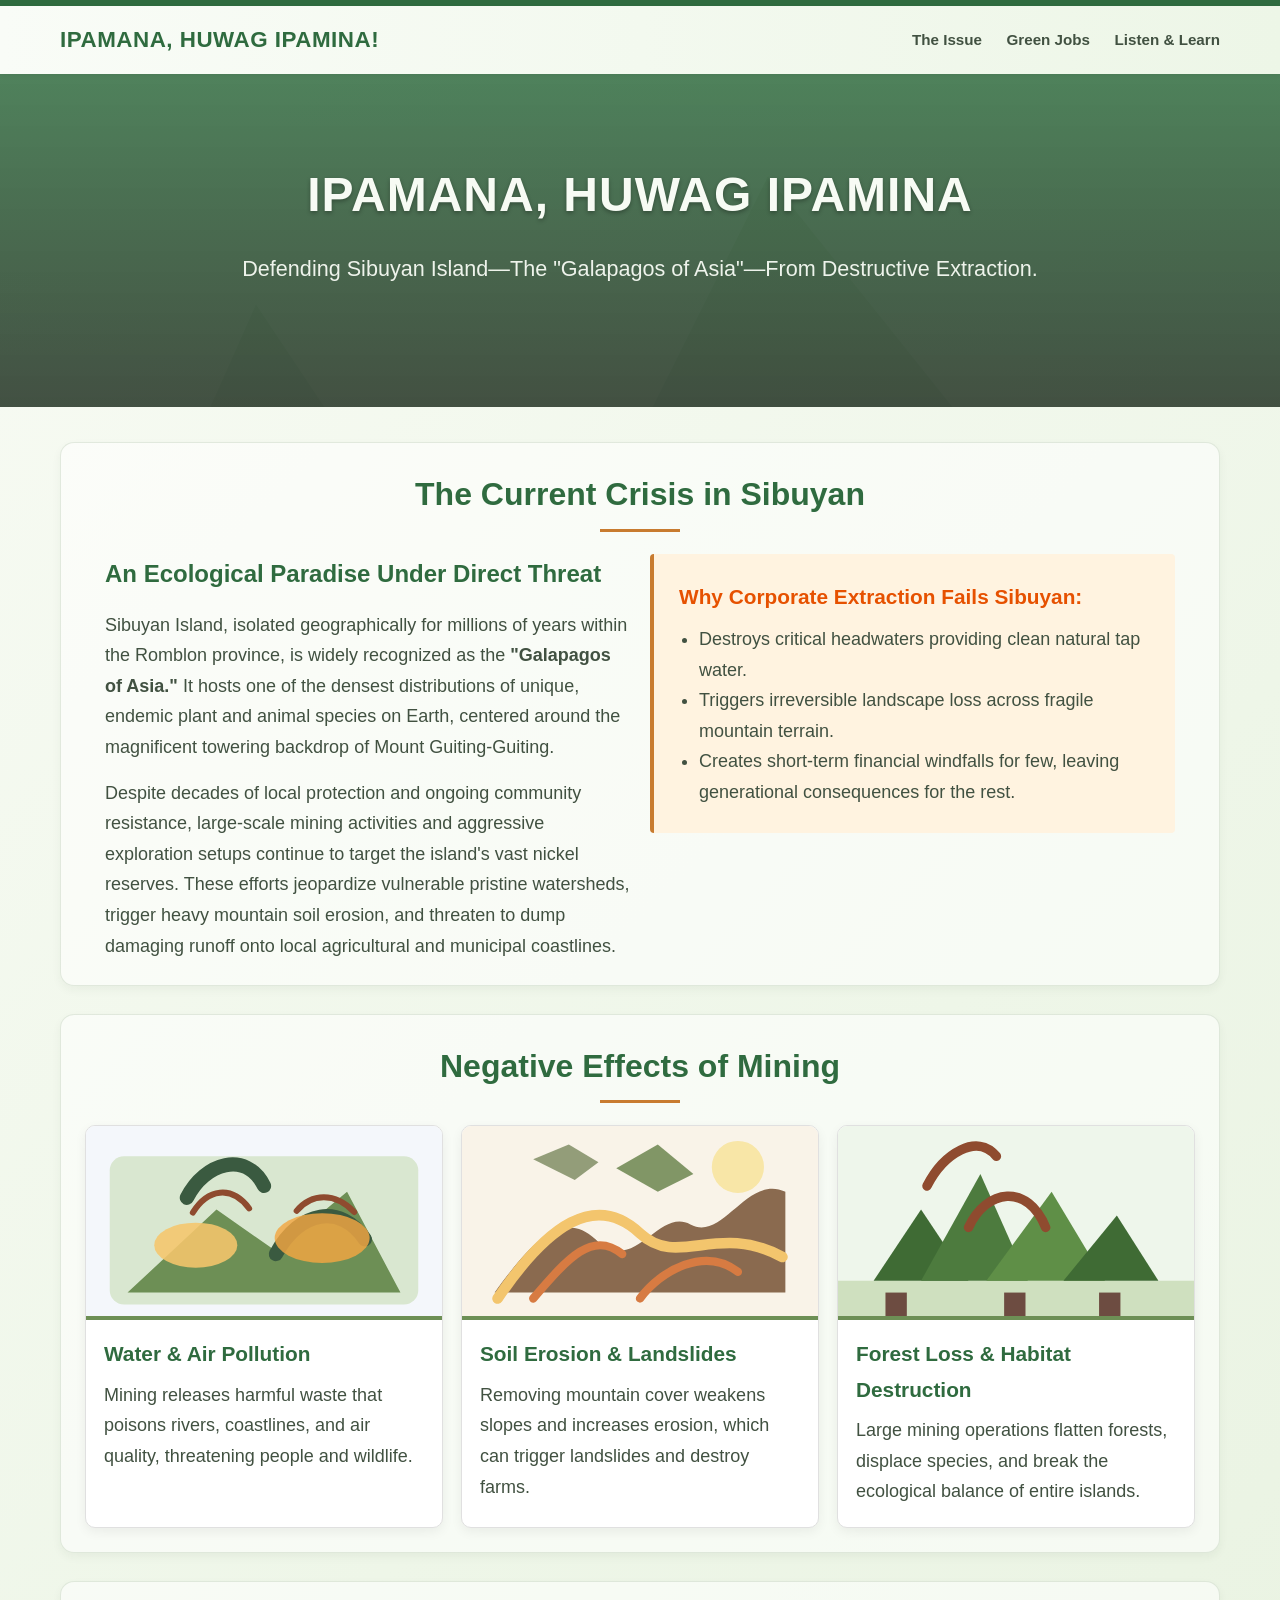
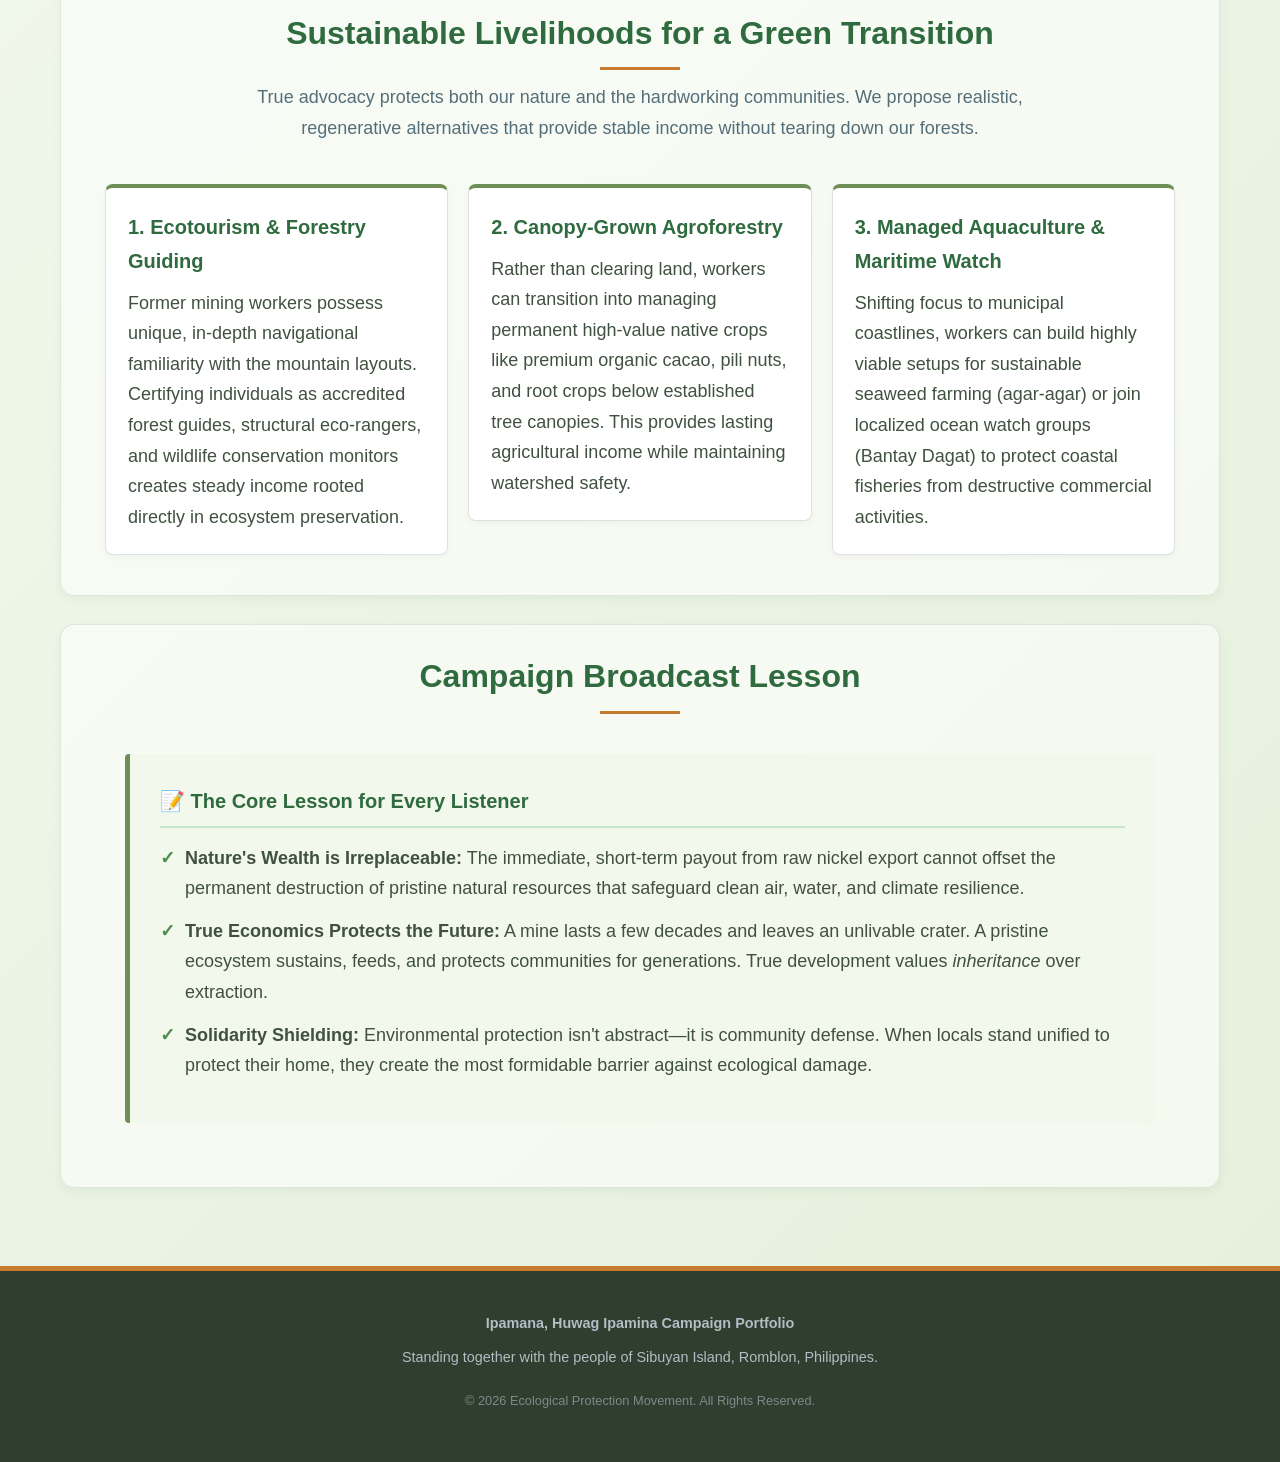
==== index.html @ 958f544c "Initial commit" ====
<!DOCTYPE html>
<html lang="en">
<head>
    <meta charset="UTF-8">
    <meta name="viewport" content="width=device-width, initial-scale=1.0">
    <title>Ipamana, Huwag Ipamina! | Defend Sibuyan Island</title>
    <link rel="stylesheet" href="style.css">
</head>
<body>

    <div class="top-accent-bar"></div>

    <!-- Navigation Header -->
    <nav class="nav-container">
        <div class="nav-content">
            <div class="nav-logo">IPAMANA, HUWAG IPAMINA!</div>
            <div class="nav-links">
                <a href="#issue">The Issue</a>
                <a href="#alternatives">Green Jobs</a>
                <a href="#broadcast">Listen & Learn</a>
            </div>
        </div>
    </nav>

    <header class="header-section">
        <h1>IPAMANA, HUWAG IPAMINA</h1>
        <p>Defending Sibuyan Island—The "Galapagos of Asia"—From Destructive Extraction.</p>
    </header>

    <main class="content-wrapper">
        
        <!-- Section: The Current Crisis -->
        <section id="issue" class="content-section">
            <h2 class="section-title">The Current Crisis in Sibuyan</h2>
            <div class="table-layout">
                <div class="table-cell-50">
                    <p style="font-size: 1.5rem; margin-bottom: 15px; font-weight: 700; color: var(--primary-green);">
                        An Ecological Paradise Under Direct Threat
                    </p>
                    <p style="margin-bottom: 15px; font-size: 18px;">
                        Sibuyan Island, isolated geographically for millions of years within the Romblon province, is widely recognized as the <strong>"Galapagos of Asia."</strong> It hosts one of the densest distributions of unique, endemic plant and animal species on Earth, centered around the magnificent towering backdrop of Mount Guiting-Guiting.
                    </p>
                    <p style="font-size: 18px;">
                        Despite decades of local protection and ongoing community resistance, large-scale mining activities and aggressive exploration setups continue to target the island's vast nickel reserves. These efforts jeopardize vulnerable pristine watersheds, trigger heavy mountain soil erosion, and threaten to dump damaging runoff onto local agricultural and municipal coastlines.
                    </p>
                </div>
                <div class="table-cell-50">
                    <div style="background-color: #fff3e0; border-left: 4px solid var(--warning-amber); padding: 25px; border-radius: 4px;">
                        <h4 style="color: #e65100; margin-bottom: 10px; font-size: 1.3rem;">Why Corporate Extraction Fails Sibuyan:</h4>
                        <ul style="padding-left: 20px; line-height: 1.7;">
                            <li>Destroys critical headwaters providing clean natural tap water.</li>
                            <li>Triggers irreversible landscape loss across fragile mountain terrain.</li>
                            <li>Creates short-term financial windfalls for few, leaving generational consequences for the rest.</li>
                        </ul>
                    </div>
                </div>
            </div>
        </section>

        <!-- Section: Negative Effects of Mining -->
        <section id="impacts" class="content-section">
            <h2 class="section-title">Negative Effects of Mining</h2>
            <div class="impact-grid">
                <article class="impact-card">
                    <img src="images/mining-pollution.svg" alt="Mining pollution affecting water and air">
                    <div class="impact-body">
                        <h3 style="font-size: 1.3rem;">Water & Air Pollution</h3>
                        <p>Mining releases harmful waste that poisons rivers, coastlines, and air quality, threatening people and wildlife.</p>
                    </div>
                </article>
                <article class="impact-card">
                    <img src="images/mining-erosion.svg" alt="Soil erosion caused by mining">
                    <div class="impact-body">
                        <h3 style="font-size: 1.3rem;">Soil Erosion & Landslides</h3>
                        <p>Removing mountain cover weakens slopes and increases erosion, which can trigger landslides and destroy farms.</p>
                    </div>
                </article>
                <article class="impact-card">
                    <img src="images/mining-forest.svg" alt="Forest damage from mining expansion">
                    <div class="impact-body">
                        <h3 style="font-size: 1.3rem;">Forest Loss & Habitat Destruction</h3>
                        <p>Large mining operations flatten forests, displace species, and break the ecological balance of entire islands.</p>
                    </div>
                </article>
            </div>
        </section>

        <!-- Section: Green Work Alternatives -->
        <section id="alternatives" class="content-section">
            <h2 class="section-title">Sustainable Livelihoods for a Green Transition</h2>
            <p style="text-align: center; max-width: 800px; margin: -10px auto 40px auto; color: #546e7a; font-size: 18px;">
                True advocacy protects both our nature and the hardworking communities. We propose realistic, regenerative alternatives that provide stable income without tearing down our forests.
            </p>
            
            <div class="table-layout">
                <!-- Alternative 1 -->
                <div class="table-cell-33">
                    <div class="info-card">
                        <h3 style="font-size: 1.25rem;">1. Ecotourism & Forestry Guiding</h3>
                        <p>Former mining workers possess unique, in-depth navigational familiarity with the mountain layouts. Certifying individuals as accredited forest guides, structural eco-rangers, and wildlife conservation monitors creates steady income rooted directly in ecosystem preservation.</p>
                    </div>
                </div>
                <!-- Alternative 2 -->
                <div class="table-cell-33">
                    <div class="info-card">
                        <h3 style="font-size: 1.25rem;">2. Canopy-Grown Agroforestry</h3>
                        <p>Rather than clearing land, workers can transition into managing permanent high-value native crops like premium organic cacao, pili nuts, and root crops below established tree canopies. This provides lasting agricultural income while maintaining watershed safety.</p>
                    </div>
                </div>
                <!-- Alternative 3 -->
                <div class="table-cell-33">
                    <div class="info-card">
                        <h3 style="font-size: 1.25rem;">3. Managed Aquaculture & Maritime Watch</h3>
                        <p>Shifting focus to municipal coastlines, workers can build highly viable setups for sustainable seaweed farming (agar-agar) or join localized ocean watch groups (Bantay Dagat) to protect coastal fisheries from destructive commercial activities.</p>
                    </div>
                </div>
            </div>
        </section>

        <!-- Section: Interactive Broadcast & Core Lesson -->
        <section id="broadcast" class="content-section">
            <h2 class="section-title">Campaign Broadcast Lesson</h2>
            
            <div class="audio-container">
                <h3 style="color: var(--primary-green); font-size: 1.25rem;  border-bottom: 2px solid #c8e6c9; padding-bottom: 8px;">
                    📝 The Core Lesson for Every Listener
                </h3>
                <ul class="lesson-list">
                    <li><strong>Nature's Wealth is Irreplaceable:</strong> The immediate, short-term payout from raw nickel export cannot offset the permanent destruction of pristine natural resources that safeguard clean air, water, and climate resilience.</li>
                    <li><strong>True Economics Protects the Future:</strong> A mine lasts a few decades and leaves an unlivable crater. A pristine ecosystem sustains, feeds, and protects communities for generations. True development values <em>inheritance</em> over extraction.</li>
                    <li><strong>Solidarity Shielding:</strong> Environmental protection isn't abstract—it is community defense. When locals stand unified to protect their home, they create the most formidable barrier against ecological damage.</li>
                </ul>
            </div>
        </section>

    </main>

    <footer>
        <p><strong>Ipamana, Huwag Ipamina Campaign Portfolio</strong></p>
        <p>Standing together with the people of Sibuyan Island, Romblon, Philippines.</p>
        <p style="font-size: 0.8rem; opacity: 0.6; margin-top: 20px;">&copy; 2026 Ecological Protection Movement. All Rights Reserved.</p>
    </footer>
</body>
</html>
---- style.css ----
:root {
            --primary-green: #2f6b3f;
            --accent-green: #4e8c4c;
            --light-green: #eaf4e5;
            --dark-slate: #2f3e2f;
            --text-dark: #415141;
            --text-light: #f7fbf4;
            --pure-white: #ffffff;
            --warning-amber: #c87b2f;
            --forest-moss: #6d8f55;
            --earth-brown: #7a5a3d;
        }

        * {
            box-sizing: border-box;
            margin: 0;
            padding: 0;
            font-family: 'Segoe UI', Tahoma, Geneva, Verdana, sans-serif;
            scroll-behavior: smooth;
        }

        body {
            background: linear-gradient(135deg, #f8fbf4 0%, #eef6e8 45%, #e5f0dc 100%);
            color: var(--text-dark);
            line-height: 1.7;
            font-size: 16px;
        }

        /* Top Banner Accent */
        .top-accent-bar {
            background-color: var(--primary-green);
            height: 6px;
            width: 100%;
        }

        /* Navigation Style */
        .nav-container {
            display: block;
            background: linear-gradient(90deg, #f9fcf7 0%, #edf6e7 100%);
            box-shadow: 0 2px 5px rgba(0,0,0,0.05);
            position: sticky;
            top: 0;
            z-index: 1000;
        }

        .nav-content {
            display: table;
            width: 100%;
            max-width: 1200px;
            margin: 0 auto;
            padding: 15px 20px;
        }

        .nav-logo {
            display: table-cell;
            vertical-align: middle;
            font-size: 1.4rem;
            font-weight: 800;
            color: var(--primary-green);
            letter-spacing: 0.5px;
        }

        .nav-links {
            display: table-cell;
            vertical-align: middle;
            text-align: right;
        }

        .nav-links a {
            color: var(--text-dark);
            text-decoration: none;
            margin-left: 20px;
            font-weight: 600;
            font-size: 0.95rem;
            transition: color 0.3s;
        }

        .nav-links a:hover {
            color: var(--accent-green);
        }

        .nav-links a.cta-nav {
            background-color: var(--accent-green);
            color: var(--pure-white);
            padding: 8px 16px;
            border-radius: 4px;
        }

        .nav-links a.cta-nav:hover {
            background-color: var(--primary-green);
        }

        /* Hero Section Styling using absolute elements as layout blocks */
        .header-section {
            background: linear-gradient(rgba(47, 107, 63, 0.84), rgba(47, 62, 47, 0.9)), 
                        url('data:image/svg+xml;utf8,<svg xmlns="http://www.w3.org/2000/svg" width="100" height="100" viewBox="0 0 100 100"><path d="M0 100 L20 55 L40 85 L60 45 L80 70 L100 100 Z" fill="%233f6b34" opacity="0.14"/></svg>') center/cover;
            color: var(--text-light);
            text-align: center;
            padding: 80px 20px 90px 20px;
        }

        .header-section h1 {
            font-size: 3rem;
            font-weight: 800;
            margin-bottom: 15px;
            letter-spacing: 1px;
            text-shadow: 0 2px 4px rgba(0,0,0,0.3);
        }

        .header-section p {
            font-size: 1.35rem;
            max-width: 800px;
            margin: 0 auto 30px auto;
            font-weight: 300;
            opacity: 0.95;
        }

        .header-btn {
            display: inline-block;
            background-color: var(--warning-amber);
            color: var(--text-light);
            padding: 14px 28px;
            text-decoration: none;
            border-radius: 4px;
            font-weight: 700;
            font-size: 1.05rem;
            text-transform: uppercase;
            box-shadow: 0 4px 6px rgba(0,0,0,0.15);
            transition: all 0.3s ease;
        }

        .header-btn:hover {
            background-color: #b16821;
            transform: translateY(-2px);
        }

        /* Layout Container Structure using Tables for alignment */
        .content-wrapper {
            max-width: 1200px;
            margin: 0 auto;
            padding: 35px 20px 50px 20px;
        }

        .content-wrapper section {
            background: rgba(255, 255, 255, 0.55);
            border: 1px solid rgba(95, 129, 85, 0.16);
            border-radius: 14px;
            padding: 24px;
            box-shadow: 0 4px 10px rgba(47, 62, 47, 0.05);
        }

        .content-section {
            margin-bottom: 28px;
        }

        .section-title {
            font-size: 2rem;
            color: var(--primary-green);
            margin-bottom: 22px;
            text-align: center;
            position: relative;
            padding-bottom: 10px;
        }

        .section-title::after {
            content: '';
            position: absolute;
            bottom: 0;
            left: 50%;
            margin-left: -40px;
            width: 80px;
            height: 3px;
            background-color: var(--warning-amber);
        }

        /* Two Column Layout Block using Table Structure */
        .table-layout {
            display: table;
            width: 100%;
            margin-top: 10px;
            border-collapse: separate;
            border-spacing: 20px 0;
        }

        .table-cell-50 {
            display: table-cell;
            width: 50%;
            vertical-align: top;
        }

        .table-cell-33 {
            display: table-cell;
            width: 33.33%;
            vertical-align: top;
        }

        /* Card Elements */
        .info-card {
            background-color: var(--pure-white);
            border: 1px solid #e0e0e0;
            border-top: 4px solid var(--forest-moss);
            border-radius: 8px;
            padding: 22px;
            box-shadow: 0 3px 6px rgba(0,0,0,0.03);
            margin-bottom: 16px;
            min-height: 240px;
        }

        .info-card h3 {
            color: var(--primary-green);
            font-size: 1.18rem;
            margin-bottom: 10px;
        }

        .info-card p,
        .impact-body p,
        .table-cell-50 li,
        .impact-body p,
        .audio-container p,
        .lesson-list li {
            font-size: 18px;
        }

        .impact-grid {
            display: grid;
            grid-template-columns: repeat(3, minmax(0, 1fr));
            gap: 18px;
            margin-top: 10px;
        }

        .impact-card {
            background: var(--pure-white);
            border-radius: 10px;
            overflow: hidden;
            box-shadow: 0 4px 12px rgba(0,0,0,0.06);
            border: 1px solid #e0e0e0;
            transition: transform 0.2s ease, box-shadow 0.2s ease;
        }

        .impact-card:hover {
            transform: translateY(-3px);
            box-shadow: 0 8px 16px rgba(0,0,0,0.08);
        }

        .impact-card img {
            width: 100%;
            height: 190px;
            object-fit: cover;
            display: block;
        }

        .impact-body {
            padding: 16px 18px 20px;
            border-top: 4px solid var(--forest-moss);
        }

        .impact-body h3 {
            color: var(--primary-green);
            margin-bottom: 8px;
            font-size: 1.08rem;
        }

        .impact-body p {
            color: var(--text-dark);
        }

        /* Audio Campaign Box & Interactivity */
        .audio-container {
            background-color: #f2f8eb;
            border-left: 5px solid var(--forest-moss);
            border-radius: 4px;
            padding: 30px;
            margin: 40px;
        }

        .lesson-list {
            list-style-type: none;
            margin-top: 15px;
        }

        .lesson-list li {
            position: relative;
            padding-left: 25px;
            margin-bottom: 12px;
        }

        .lesson-list li::before {
            content: '✓';
            position: absolute;
            left: 0;
            top: 0;
            color: var(--accent-green);
            font-weight: 800;
        }

        /* Footer Accent Styling */
        footer {
            background-color: var(--dark-slate);
            color: #b0bec5;
            padding: 40px 20px;
            text-align: center;
            font-size: 0.9rem;
            border-top: 5px solid var(--warning-amber);
        }

        footer p {
            margin-bottom: 10px;
        }

        footer a {
            color: var(--text-light);
            text-decoration: none;
        }

        /* Responsive Breakdowns via Block Rules */
        @media (max-width: 768px) {
            .nav-content, .nav-logo, .nav-links {
                display: block;
                text-align: center;
                width: 100%;
            }
            .nav-links {
                margin-top: 15px;
            }
            .nav-links a {
                margin: 0 8px;
                display: inline-block;
            }
            .hero-section h1 {
                font-size: 2.2rem;
            }
            .table-layout {
                display: block;
            }
            .table-cell-50, .table-cell-33 {
                display: block;
                width: 100%;
                margin-bottom: 25px;
            }
            .info-card {
                min-height: auto;
            }
            .impact-grid {
                grid-template-columns: 1fr;
            }
        }
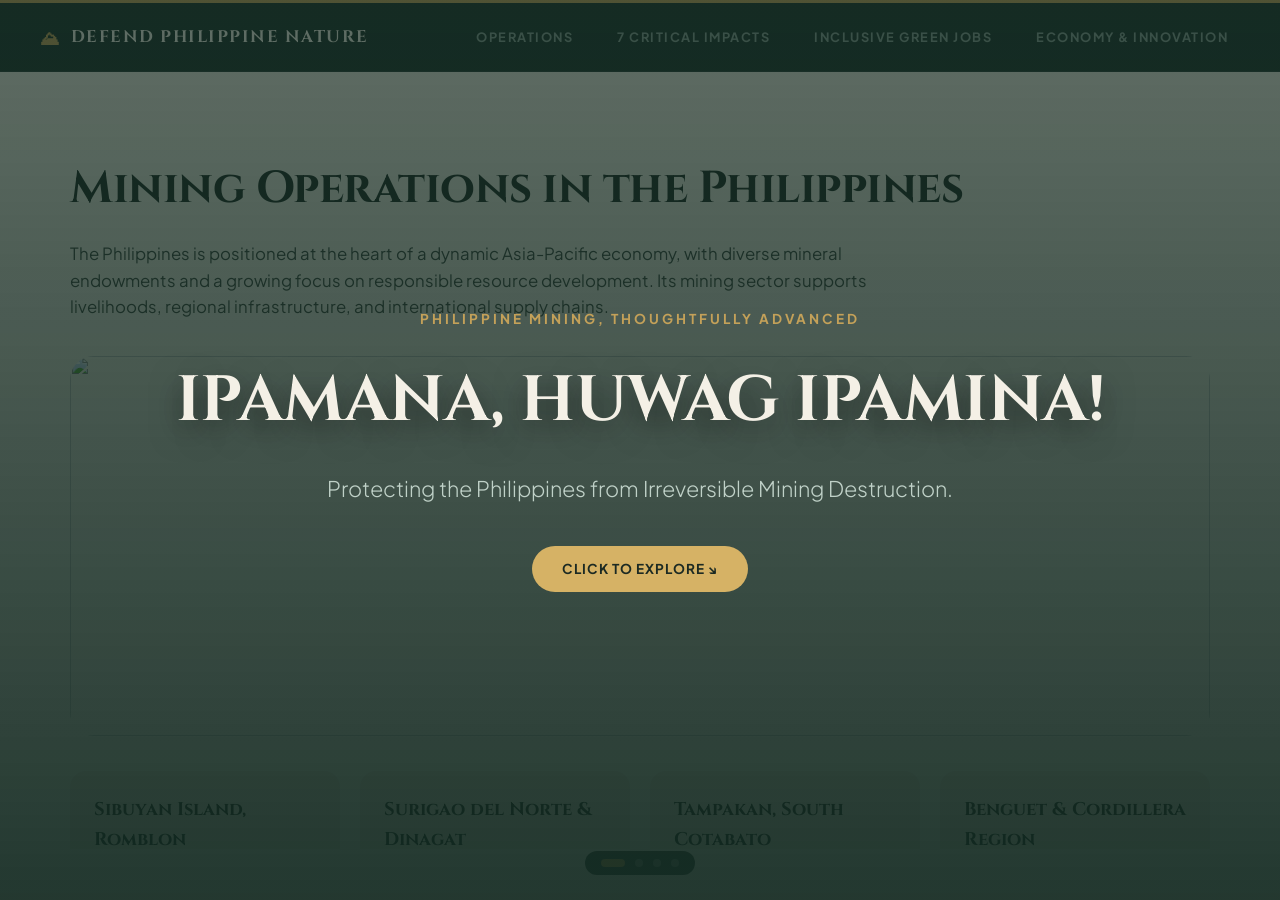
==== commit 935f02e4: "Rename prototype.html to index.html" ====
--- a/index.html
+++ b/index.html
@@ -3,142 +3,233 @@
 <head>
     <meta charset="UTF-8">
     <meta name="viewport" content="width=device-width, initial-scale=1.0">
-    <title>Ipamana, Huwag Ipamina! | Defend Sibuyan Island</title>
-    <link rel="stylesheet" href="style.css">
+    <title>Ipamana, Huwag Ipamina! | Defend Sibuyan & the Philippines</title>
+    <link rel="preconnect" href="https://fonts.googleapis.com">
+    <link rel="preconnect" href="https://fonts.gstatic.com" crossorigin>
+    <link href="https://fonts.googleapis.com/css2?family=Cinzel:wght@500;700&family=Plus+Jakarta+Sans:wght@300;400;600;700&display=swap" rel="stylesheet">
+    <link rel="stylesheet" href="css.css">
 </head>
 <body>
 
     <div class="top-accent-bar"></div>
+
+    <!-- Fullscreen Parallax Intro Overlay -->
+    <div id="hero-overlay" onclick="startExperience()">
+        <span class="sub-eyebrow">PHILIPPINE MINING, THOUGHTFULLY ADVANCED</span>
+        <h1>IPAMANA, HUWAG IPAMINA!</h1>
+        <p>Protecting the Philippines from Irreversible Mining Destruction.</p>
+        <div class="cta-pill">CLICK TO EXPLORE ↘</div>
+    </div>
 
     <!-- Navigation Header -->
     <nav class="nav-container">
         <div class="nav-content">
-            <div class="nav-logo">IPAMANA, HUWAG IPAMINA!</div>
+            <div class="nav-logo">
+                <span class="logo-icon">⛰</span>
+                DEFEND PHILIPPINE NATURE
+            </div>
             <div class="nav-links">
-                <a href="#issue">The Issue</a>
-                <a href="#alternatives">Green Jobs</a>
-                <a href="#broadcast">Listen & Learn</a>
+                <button id="nav-btn-0" onclick="goToSection(0, event)">Operations</button>
+                <button id="nav-btn-1" onclick="goToSection(1, event)">7 Critical Impacts</button>
+                <button id="nav-btn-2" onclick="goToSection(2, event)">Inclusive Green Jobs</button>
+                <button id="nav-btn-3" onclick="goToSection(3, event)">Economy & Innovation</button>
             </div>
         </div>
     </nav>
 
-    <header class="header-section">
-        <h1>IPAMANA, HUWAG IPAMINA</h1>
-        <p>Defending Sibuyan Island—The "Galapagos of Asia"—From Destructive Extraction.</p>
-    </header>
-
-    <main class="content-wrapper">
-        
-        <!-- Section: The Current Crisis -->
-        <section id="issue" class="content-section">
-            <h2 class="section-title">The Current Crisis in Sibuyan</h2>
-            <div class="table-layout">
-                <div class="table-cell-50">
-                    <p style="font-size: 1.5rem; margin-bottom: 15px; font-weight: 700; color: var(--primary-green);">
-                        An Ecological Paradise Under Direct Threat
-                    </p>
-                    <p style="margin-bottom: 15px; font-size: 18px;">
-                        Sibuyan Island, isolated geographically for millions of years within the Romblon province, is widely recognized as the <strong>"Galapagos of Asia."</strong> It hosts one of the densest distributions of unique, endemic plant and animal species on Earth, centered around the magnificent towering backdrop of Mount Guiting-Guiting.
-                    </p>
-                    <p style="font-size: 18px;">
-                        Despite decades of local protection and ongoing community resistance, large-scale mining activities and aggressive exploration setups continue to target the island's vast nickel reserves. These efforts jeopardize vulnerable pristine watersheds, trigger heavy mountain soil erosion, and threaten to dump damaging runoff onto local agricultural and municipal coastlines.
-                    </p>
-                </div>
-                <div class="table-cell-50">
-                    <div style="background-color: #fff3e0; border-left: 4px solid var(--warning-amber); padding: 25px; border-radius: 4px;">
-                        <h4 style="color: #e65100; margin-bottom: 10px; font-size: 1.3rem;">Why Corporate Extraction Fails Sibuyan:</h4>
-                        <ul style="padding-left: 20px; line-height: 1.7;">
-                            <li>Destroys critical headwaters providing clean natural tap water.</li>
-                            <li>Triggers irreversible landscape loss across fragile mountain terrain.</li>
-                            <li>Creates short-term financial windfalls for few, leaving generational consequences for the rest.</li>
-                        </ul>
-                    </div>
-                </div>
-            </div>
-        </section>
-
-        <!-- Section: Negative Effects of Mining -->
-        <section id="impacts" class="content-section">
-            <h2 class="section-title">Negative Effects of Mining</h2>
-            <div class="impact-grid">
-                <article class="impact-card">
-                    <img src="images/mining-pollution.svg" alt="Mining pollution affecting water and air">
-                    <div class="impact-body">
-                        <h3 style="font-size: 1.3rem;">Water & Air Pollution</h3>
-                        <p>Mining releases harmful waste that poisons rivers, coastlines, and air quality, threatening people and wildlife.</p>
-                    </div>
-                </article>
-                <article class="impact-card">
-                    <img src="images/mining-erosion.svg" alt="Soil erosion caused by mining">
-                    <div class="impact-body">
-                        <h3 style="font-size: 1.3rem;">Soil Erosion & Landslides</h3>
-                        <p>Removing mountain cover weakens slopes and increases erosion, which can trigger landslides and destroy farms.</p>
-                    </div>
-                </article>
-                <article class="impact-card">
-                    <img src="images/mining-forest.svg" alt="Forest damage from mining expansion">
-                    <div class="impact-body">
-                        <h3 style="font-size: 1.3rem;">Forest Loss & Habitat Destruction</h3>
-                        <p>Large mining operations flatten forests, displace species, and break the ecological balance of entire islands.</p>
-                    </div>
-                </article>
-            </div>
-        </section>
-
-        <!-- Section: Green Work Alternatives -->
-        <section id="alternatives" class="content-section">
-            <h2 class="section-title">Sustainable Livelihoods for a Green Transition</h2>
-            <p style="text-align: center; max-width: 800px; margin: -10px auto 40px auto; color: #546e7a; font-size: 18px;">
-                True advocacy protects both our nature and the hardworking communities. We propose realistic, regenerative alternatives that provide stable income without tearing down our forests.
-            </p>
-            
-            <div class="table-layout">
-                <!-- Alternative 1 -->
-                <div class="table-cell-33">
-                    <div class="info-card">
-                        <h3 style="font-size: 1.25rem;">1. Ecotourism & Forestry Guiding</h3>
-                        <p>Former mining workers possess unique, in-depth navigational familiarity with the mountain layouts. Certifying individuals as accredited forest guides, structural eco-rangers, and wildlife conservation monitors creates steady income rooted directly in ecosystem preservation.</p>
-                    </div>
-                </div>
-                <!-- Alternative 2 -->
-                <div class="table-cell-33">
-                    <div class="info-card">
-                        <h3 style="font-size: 1.25rem;">2. Canopy-Grown Agroforestry</h3>
-                        <p>Rather than clearing land, workers can transition into managing permanent high-value native crops like premium organic cacao, pili nuts, and root crops below established tree canopies. This provides lasting agricultural income while maintaining watershed safety.</p>
-                    </div>
-                </div>
-                <!-- Alternative 3 -->
-                <div class="table-cell-33">
-                    <div class="info-card">
-                        <h3 style="font-size: 1.25rem;">3. Managed Aquaculture & Maritime Watch</h3>
-                        <p>Shifting focus to municipal coastlines, workers can build highly viable setups for sustainable seaweed farming (agar-agar) or join localized ocean watch groups (Bantay Dagat) to protect coastal fisheries from destructive commercial activities.</p>
-                    </div>
-                </div>
-            </div>
-        </section>
-
-        <!-- Section: Interactive Broadcast & Core Lesson -->
-        <section id="broadcast" class="content-section">
-            <h2 class="section-title">Campaign Broadcast Lesson</h2>
-            
-            <div class="audio-container">
-                <h3 style="color: var(--primary-green); font-size: 1.25rem;  border-bottom: 2px solid #c8e6c9; padding-bottom: 8px;">
-                    📝 The Core Lesson for Every Listener
-                </h3>
-                <ul class="lesson-list">
-                    <li><strong>Nature's Wealth is Irreplaceable:</strong> The immediate, short-term payout from raw nickel export cannot offset the permanent destruction of pristine natural resources that safeguard clean air, water, and climate resilience.</li>
-                    <li><strong>True Economics Protects the Future:</strong> A mine lasts a few decades and leaves an unlivable crater. A pristine ecosystem sustains, feeds, and protects communities for generations. True development values <em>inheritance</em> over extraction.</li>
-                    <li><strong>Solidarity Shielding:</strong> Environmental protection isn't abstract—it is community defense. When locals stand unified to protect their home, they create the most formidable barrier against ecological damage.</li>
-                </ul>
-            </div>
-        </section>
-
-    </main>
-
-    <footer>
-        <p><strong>Ipamana, Huwag Ipamina Campaign Portfolio</strong></p>
-        <p>Standing together with the people of Sibuyan Island, Romblon, Philippines.</p>
-        <p style="font-size: 0.8rem; opacity: 0.6; margin-top: 20px;">&copy; 2026 Ecological Protection Movement. All Rights Reserved.</p>
-    </footer>
+    <!-- Main Parallax Viewport -->
+    <div class="main-viewport" onclick="handleViewportClick(event)">
+
+        <!-- Section 1: Philippine Mining Crisis & Key Operations -->
+        <section id="issue" class="section-slide active">
+            <div class="glass-card-content">
+                <div class="section-header-badge"></div>
+                <h2 class="section-title">Mining Operations in the Philippines</h2>
+                <p class="section-lead">
+                    The Philippines is positioned at the heart of a dynamic Asia-Pacific economy, with diverse mineral endowments and a growing focus on responsible resource development. Its mining sector supports livelihoods, regional infrastructure, and international supply chains. 
+                </p>
+
+                <!-- Featured Image Showcase for Mining Operations -->
+                <div class="operations-feature-banner">
+                    <div class="feature-img-wrapper">
+                        <img src="mountain.jpg" class="ops-main-img" />
+                    </div>
+                </div>
+
+                <div class="ops-list">
+                    <div class="op-box">
+                        <div onclick="openOpModal('Sibuyan Island, Romblon', 'Unchecked mining on Sibuyan Island destroys its pristine forests, poisons rivers with heavy silt, and threatens rare species found nowhere else on Earth. For the local people, it destroys their primary source of clean drinking water and ruins their fishing and farming livelihoods.', 'mining1.jpg')">
+                            <h3>Sibuyan Island, Romblon</h3>
+                            <p><strong>Primary Mineral:</strong> Nickel</p>
+                            <p>Threatens pristine watersheds and endemic biodiversity of Mt. Guiting-Guiting.</p>
+                        </div>
+                    </div>
+                    <div class="op-box">
+                        <div onclick="openOpModal('Surigao del Norte & Dinagat', 'Extensive nickel strip mining causes severe land degradation and heavy red siltation that contaminates coastal waters. For the local people, this runoff ruins their fishing grounds and pollutes freshwater supplies, directly threatening their daily health and coastal livelihoods.', 'mining2.jpg')">
+                            <h3>Surigao del Norte & Dinagat</h3>
+                            <p><strong>Primary Mineral:</strong> Nickel Ore</p>
+                            <p>Extensive strip mining causing heavy red siltation along coastal fisheries.</p>
+                        </div>
+                    </div>
+                    <div class="op-box">
+                        <div onclick="openOpModal('Tampakan, South Cotabato', 'Massive open-pit mining operations disrupt critical agricultural watersheds and strip vast areas of native vegetation. For the local people, this endangers their vital irrigation and drinking water sources while forcing indigenous communities off their ancestral lands.', 'mining3.jpg')">
+                            <h3>Tampakan, South Cotabato</h3>
+                            <p><strong>Primary Mineral:</strong> Copper & Gold</p>
+                            <p>One of Southeast Asia's largest undeveloped sites, threatening agricultural rivers.</p>
+                        </div>
+                    </div>
+                    <div class="op-box">
+                        <div onclick="openOpModal('Benguet & Cordillera Region', 'Centuries of intensive mining have severely weakened mountain slopes and stripped natural forest cover. For the local people, this leads to frequent, deadly landslides that destroy homes and pollutes the freshwater streams relied on for mountain farming.', 'mining4.jpg')">
+                            <h3>Benguet & Cordillera Region</h3>
+                            <p><strong>Primary Mineral:</strong> Gold & Copper</p>
+                            <p>Centuries of extraction leading to severe mountain landslide vulnerabilities.</p>
+                        </div>
+                    </div>
+                </div>
+            </div>
+        </section>
+
+        <!-- Section 2: The 7 Negative Effects of Mining -->
+        <section id="impacts" class="section-slide">
+            <div class="glass-card-content">
+                <div class="section-header-badge">— WHY WE DEFEND NATURE</div>
+                <h2 class="section-title">7 Negative Effects of Unchecked Mining</h2>                
+                <div class="effects-grid">
+                    <div class="effect-card" onclick="openModal('1. Job Loss & Economic Instability', 'Mining promises rapid employment but delivers temporary bust-and-boom cycles. Once reserves are drained, operations shut down, leaving communities without livelihood skills, stranded in poisoned landscapes with zero agricultural viability. Stopping mining enables permanent, sustainable local jobs.')">
+                        <h3>⚠️ 1. Job Loss</h3>
+                        <p>Temporary booms lead to permanent economic crashes once minerals run dry.</p>
+                    </div>
+
+                    <div class="effect-card" onclick="openModal('2. Habitat Loss & Species Extinction', 'Stripping forests destroys endemic flora and fauna unique to the Philippines. Animals lose feeding and breeding grounds, driving irreplaceable species to extinction. Preserving intact habitats safeguards natural ecological balances.')">
+                        <h3>🐾 2. Habitat Loss</h3>
+                        <p>Endemic wildlife species are permanently displaced and pushed toward extinction.</p>
+                    </div>
+
+                    <div class="effect-card" onclick="openModal('3. Toxic Water Pollution', 'Heavy metal runoff, tailing pond leaks, and acid mine drainage poison rivers, tap water, and marine reefs. This destroys fishing industries and spreads toxic diseases. Stopping extraction keeps life-sustaining watersheds clean.')">
+                        <h3>💧 3. Water Pollution</h3>
+                        <p>Toxic runoffs poison drinking watersheds and ruin coastal fishing grounds.</p>
+                    </div>
+
+                    <div class="effect-card" onclick="openModal('4. Air Pollution & Respiratory Risks', 'Dust particles containing heavy metals contaminate air quality across surrounding towns, leading to chronic respiratory illnesses among locals. Halting mining protects community public health.')">
+                        <h3>💨 4. Air Pollution</h3>
+                        <p>Heavy mineral dust causes widespread lung diseases in nearby communities.</p>
+                    </div>
+
+                    <div class="effect-card" onclick="openModal('5. Severe Soil Erosion & Landslides', 'Removing protective tree canopies weakens mountain slopes. Rainy seasons trigger fatal flash floods and mudslides that wipe out downstream villages and agricultural farmlands.')">
+                        <h3>⛰️ 5. Soil Erosion & Landslides</h3>
+                        <p>Stripped mountain slopes crumble into fatal mudslides during typhoons.</p>
+                    </div>
+
+                    <div class="effect-card" onclick="openModal('6. Massive Forest Loss', 'Clearing ancient forests eliminates critical carbon sinks needed to combat climate change, increasing global warming and localized heatwaves. Forests must be left intact for climate protection.')">
+                        <h3>🌲 6. Forest Loss</h3>
+                        <p>Deforestation destroys natural carbon sinks and triggers severe climate shifts.</p>
+                    </div>
+
+                    <div class="effect-card" onclick="openModal('7. Permanent Loss of Natural Resources', 'Minerals are non-renewable. Once extracted, they are exported for short-term corporate profit, forever depleting the nation\'s natural inheritance while leaving behind unlivable craters.')">
+                        <h3>🚫 7. Loss of Natural Resources</h3>
+                        <p>Irreplaceable natural wealth is extracted for short-term foreign export profit.</p>
+                    </div>
+                </div>
+            </div>
+        </section>
+
+        <!-- Section 3: Inclusive Green Work Alternatives -->
+        <section id="alternatives" class="section-slide">
+            <div class="glass-card-content">
+                <h2 class="section-title">Inclusive Green Jobs & Industry Transition</h2>
+                <p class="section-lead">
+                    A green transition supports everyone—offering accessible livelihoods for miners without formal schooling or degrees, while transforming mining companies into restoration enterprises.
+                </p>
+
+                <div class="jobs-grid">
+                    <div class="job-card">
+                        <span class="badge-tag">FOR MINERS </span>
+                        <h3>Reforestation & Seed Nursery Specialist</h3>
+                        <p>Miners possess unmatched physical stamina and field terrain knowledge. They can be employed directly in native tree seed propagation, mountain soil stabilization, and ecosystem restoration.</p>
+                    </div>
+
+                    <div class="job-card">
+                        <span class="badge-tag">FOR MINERS</span>
+                        <h3>Eco-Ranger & Forest Protection Patrol</h3>
+                        <p>Former miners can transition into paid community forest guards (Bantay Gubat) and marine wardens (Bantay Dagat) to protect protected watersheds against illegal activity.</p>
+                    </div>
+
+                    <div class="job-card">
+                        <span class="badge-tag">FOR OPERATORS</span>
+                        <h3>Eco-Restoration Equipment Operators</h3>
+                        <p>Heavy equipment operators trained on mining excavators can repurpose their skills toward building terraced slopes, land rehabilitation, and drainage engineering for eco-parks.</p>
+                    </div>
+
+                    <div class="job-card">
+                        <span class="badge-tag">FOR MINING CORPORATIONS</span>
+                        <h3>Corporate Ecological Rehabilitation Services</h3>
+                        <p>Mining entities must legally shift business models toward environmental remediation, sustainable renewable energy development, and bio-diverse agroforestry investments.</p>
+                    </div>
+                </div>
+            </div>
+        </section>
+
+        <!-- Section 4: Nature, Economy & Innovation Lessons -->
+        <section id="broadcast" class="section-slide">
+            <div class="glass-card-content">
+                <h2 class="section-title">Economic Growth & Innovation Through Nature</h2>
+                
+                <div class="lessons-box">
+                    <div class="lesson-item">
+                        <h4>1. Nature is Our Core Economic Engine</h4>
+                        <p>Protecting clean water sources allows farming, fishing, and tourism to support communities for generations, whereas a single mine can permanently destroy those lasting resources.</p>
+                    </div>
+
+                    <div class="lesson-item">
+                        <h4>2. Green Innovation & Circular Economy</h4>
+                        <p>Rather than tearing up the earth for new raw materials, real progress comes from recycling existing metals, using natural materials, and building clean energy so we don't need to mine as much.</p>
+                    </div>
+
+                    <div class="lesson-item">
+                        <h4>3. Valuing Natural Capital Over Short-Term Cash</h4>
+                        <p>Strong economies value natural benefits (clean air, protection from storms, and healthy soil) as real national wealth, because protecting nature ensures long-term financial security and stability.</p>
+                    </div>
+
+                    <div class="lesson-item">
+                        <h4>4. Integrating Nature into Economic Planning</h4>
+                        <p>Future economic policies must integrate environmental sustainability, ensuring that development projects consider long-term ecological impacts and community well-being.</p>
+                    </div>
+
+                     <div class="lesson-item">
+                        <h4>5. Nature's Wealth is Irreplaceable </h4>
+                        <p> The quick money made from selling unprocessed nickel isn't worth the permanent destruction of untouched nature that provides us with clean air, fresh water, and climate protection.</p>
+                    </div>
+
+                    <div class="lesson-item">
+                        <h4>6. Solidarity Shielding </h4>
+                        <p>Protecting nature isn't just an idea it is local people defending their community. When residents stand together to protect their land, they become the strongest defense against environmental destruction.</p>
+                    </div>
+                </div>
+            </div>
+        </section>
+
+    </div>
+
+    <!-- Step Progress Dots -->
+    <div class="step-indicator">
+        <div class="dot active" id="dot-0"></div>
+        <div class="dot" id="dot-1"></div>
+        <div class="dot" id="dot-2"></div>
+        <div class="dot" id="dot-3"></div>
+    </div>
+
+    <!-- Dynamic Modal Popup -->
+    <div class="modal-overlay" id="infoModal" onclick="closeModal()">
+        <div class="modal-box" onclick="event.stopPropagation()">
+            <button class="close-modal" onclick="closeModal()">✕</button>
+            <h3 id="modal-title" style="color: var(--gold-accent); margin-bottom: 16px; font-size: 1.5rem; font-weight: 700;"></h3>
+            <div id="modal-img-container" style="display: none; margin-bottom: 16px;">
+                <img id="modal-img" src="" alt="Operation image" style="width: 100%; height: 220px; object-fit: cover; border-radius: 12px;" />
+            </div>
+            <p id="modal-desc" style="color: #4b5563; line-height: 1.7; font-size: 1.05rem;"></p>
+        </div>
+    </div>
+
+    <script src="script.js"></script>
 </body>
 </html>
--- a/css.css
+++ b/css.css
@@ -0,0 +1,504 @@
+:root {
+    --bg-dark-green: #112820;
+    --bg-deep-forest: #193328;
+    --bg-cream: #f4f0e6;
+    --bg-card-dark: #1b3d30;
+    --text-cream: #f4f0e6;
+    --text-dark: #1c2a23;
+    --text-subtle-dark: #8a9e94;
+    --text-subtle-light: #5f7067;
+    --gold-accent: #c4a159;
+    --gold-btn: #d6b265;
+    --transition-speed: 0.8s;
+}
+
+* {
+    box-sizing: border-box;
+    margin: 0;
+    padding: 0;
+    font-family: 'Plus Jakarta Sans', -apple-system, BlinkMacSystemFont, sans-serif;
+}
+
+body {
+    background-color: var(--bg-dark-green);
+    color: var(--text-cream);
+    line-height: 1.6;
+    font-size: 16px;
+    overflow: hidden;
+    user-select: none;
+}
+
+/* Top Accent Bar */
+.top-accent-bar {
+    background: var(--gold-accent);
+    height: 3px;
+    width: 100%;
+    position: fixed;
+    top: 0;
+    z-index: 1001;
+}
+
+/* Parallax Fullscreen Cover */
+#hero-overlay {
+    position: fixed;
+    top: 0;
+    left: 0;
+    width: 100vw;
+    height: 100vh;
+    z-index: 2000;
+    background: linear-gradient(180deg, rgba(17, 40, 32, 0.65) 0%, rgba(17, 40, 32, 0.92) 100%),
+                url('https://images.unsplash.com/photo-1542273917363-3b1817f69a2d?auto=format&fit=crop&w=1920&q=80') center/cover no-repeat;
+    display: flex;
+    flex-direction: column;
+    justify-content: center;
+    align-items: center;
+    text-align: center;
+    padding: 20px;
+    cursor: pointer;
+    transition: transform var(--transition-speed) cubic-bezier(0.16, 1, 0.3, 1), 
+                opacity var(--transition-speed) ease,
+                filter var(--transition-speed) ease;
+}
+
+#hero-overlay.zoomed-out {
+    transform: scale(2.2);
+    opacity: 0;
+    filter: blur(20px);
+    pointer-events: none;
+}
+
+.sub-eyebrow {
+    font-size: 0.85rem;
+    font-weight: 700;
+    letter-spacing: 3px;
+    color: var(--gold-accent);
+    text-transform: uppercase;
+    margin-bottom: 20px;
+}
+
+#hero-overlay h1 {
+    font-family: 'Cinzel', serif;
+    font-size: clamp(2.5rem, 5vw, 4.5rem);
+    font-weight: 700;
+    letter-spacing: -0.5px;
+    color: var(--text-cream);
+    text-shadow: 0 10px 30px rgba(0,0,0,0.5);
+    margin-bottom: 20px;
+}
+
+#hero-overlay p {
+    font-size: clamp(1.1rem, 2vw, 1.35rem);
+    max-width: 700px;
+    color: #c0d1c8;
+    margin-bottom: 40px;
+    font-weight: 300;
+}
+
+.cta-pill {
+    padding: 12px 30px;
+    background: var(--gold-btn);
+    color: var(--text-dark);
+    border-radius: 50px;
+    font-weight: 700;
+    font-size: 0.85rem;
+    letter-spacing: 1px;
+    transition: all 0.3s ease;
+}
+
+/* Navigation Header */
+.nav-container {
+    position: fixed;
+    top: 3px;
+    left: 0;
+    width: 100%;
+    background: rgba(17, 40, 32, 0.95);
+    backdrop-filter: blur(12px);
+    z-index: 1000;
+    border-bottom: 1px solid rgba(255, 255, 255, 0.05);
+}
+
+.nav-content {
+    display: flex;
+    justify-content: space-between;
+    align-items: center;
+    max-width: 1400px;
+    margin: 0 auto;
+    padding: 18px 40px;
+}
+
+.nav-logo {
+    font-family: 'Cinzel', serif;
+    font-size: 1.05rem;
+    font-weight: 700;
+    letter-spacing: 1.5px;
+    color: var(--text-cream);
+    display: flex;
+    align-items: center;
+    gap: 10px;
+}
+
+.logo-icon {
+    color: var(--gold-accent);
+    font-size: 1.2rem;
+}
+
+.nav-links {
+    display: flex;
+    gap: 20px;
+}
+
+.nav-links button {
+    background: none;
+    border: none;
+    color: var(--text-subtle-dark);
+    font-weight: 700;
+    font-size: 0.8rem;
+    letter-spacing: 1.5px;
+    text-transform: uppercase;
+    cursor: pointer;
+    padding: 8px 12px;
+    transition: all 0.3s ease;
+}
+
+.nav-links button.active, .nav-links button:hover {
+    color: var(--text-cream);
+}
+
+/* Viewport & Parallax Slides */
+.main-viewport {
+    width: 100vw;
+    height: 100vh;
+    position: relative;
+    overflow: hidden;
+    cursor: pointer;
+}
+
+.section-slide {
+    position: absolute;
+    top: 0;
+    left: 0;
+    width: 100%;
+    height: 100%;
+    display: flex;
+    justify-content: center;
+    align-items: center;
+    padding: 100px 20px 40px;
+    opacity: 0;
+    visibility: hidden;
+    transform: scale(0.92) translateY(30px);
+    transition: opacity var(--transition-speed) ease, 
+                transform var(--transition-speed) cubic-bezier(0.16, 1, 0.3, 1),
+                visibility var(--transition-speed);
+}
+
+.section-slide.active {
+    opacity: 1;
+    visibility: visible;
+    transform: scale(1) translateY(0);
+}
+
+/* Section Backgrounds */
+#issue { background-color: var(--bg-cream); color: var(--text-dark); }
+#impacts { background-color: var(--bg-deep-forest); color: var(--text-cream); }
+#alternatives { background-color: var(--bg-cream); color: var(--text-dark); }
+#broadcast { background-color: var(--bg-dark-green); color: var(--text-cream); }
+
+.glass-card-content {
+    max-width: 1200px;
+    width: 100%;
+    max-height: 82vh;
+    overflow-y: auto;
+    padding: 30px;
+    cursor: default;
+}
+
+.section-header-badge {
+    font-size: 0.75rem;
+    font-weight: 700;
+    letter-spacing: 2px;
+    color: var(--gold-accent);
+    margin-bottom: 12px;
+}
+
+.section-title {
+    font-family: 'Cinzel', serif;
+    font-size: clamp(2rem, 3.5vw, 2.8rem);
+    font-weight: 700;
+    margin-bottom: 16px;
+    letter-spacing: -0.5px;
+}
+
+.section-lead {
+    font-size: 1.05rem;
+    max-width: 800px;
+    margin-bottom: 35px;
+    opacity: 0.85;
+}
+
+/* Operations Image Area */
+.operations-feature-banner {
+    width: 100%;
+    margin-bottom: 35px;
+}
+
+.feature-img-wrapper {
+    position: relative;
+    width: 100%;
+    max-height: 380px;
+    border-radius: 24px;
+    overflow: hidden;
+}
+
+.ops-main-img {
+    width: 100%;
+    height: 380px;
+    object-fit: cover;
+    display: block;
+}
+
+.img-floating-tag {
+    position: absolute;
+    bottom: 25px;
+    left: 25px;
+    background: var(--bg-deep-forest);
+    color: var(--text-cream);
+    padding: 20px 24px;
+    border-radius: 16px;
+    max-width: 320px;
+    box-shadow: 0 15px 30px rgba(0,0,0,0.3);
+}
+
+.img-floating-tag h4 {
+    font-size: 0.75rem;
+    font-weight: 700;
+    letter-spacing: 1.5px;
+    color: var(--gold-accent);
+    margin-bottom: 6px;
+}
+
+.img-floating-tag p {
+    font-size: 0.85rem;
+    color: #c0d1c8;
+    line-height: 1.4;
+}
+
+/* Mining Operations Cards */
+.ops-list {
+    display: grid;
+    grid-template-columns: repeat(auto-fit, minmax(260px, 1fr));
+    gap: 20px;
+}
+
+.op-box {
+    background: #e8e2d5;
+    border-radius: 16px;
+    padding: 24px;
+    transition: transform 0.3s ease;
+    cursor: pointer;
+}
+
+.op-box:hover {
+    transform: translateY(-5px);
+}
+
+.op-box h3 {
+    font-family: 'Cinzel', serif;
+    font-size: 1.15rem;
+    color: var(--text-dark);
+    margin-bottom: 8px;
+}
+
+.op-box p {
+    font-size: 0.9rem;
+    color: var(--text-subtle-light);
+    margin-bottom: 6px;
+}
+
+/* 7 Negative Effects Grid */
+.effects-grid {
+    display: grid;
+    grid-template-columns: repeat(4, 1fr);
+    gap: 18px;
+}
+
+.effect-card {
+    background: var(--bg-card-dark);
+    border-radius: 16px;
+    padding: 24px;
+    cursor: pointer;
+    transition: all 0.3s ease;
+    border: 1px solid rgba(255, 255, 255, 0.05);
+}
+
+.effect-card:hover {
+    transform: translateY(-6px);
+    background: #224d3d;
+}
+
+.effect-card h3 {
+    color: var(--gold-accent);
+    font-size: 1.1rem;
+    margin-bottom: 10px;
+}
+
+.effect-card p {
+    color: #b0c4b8;
+    font-size: 0.88rem;
+    line-height: 1.5;
+}
+
+/* Inclusive Green Jobs */
+.jobs-grid {
+    display: grid;
+    grid-template-columns: repeat(2, 1fr);
+    gap: 20px;
+}
+
+.job-card {
+    background: #e8e2d5;
+    border-radius: 16px;
+    padding: 28px;
+}
+
+.badge-tag {
+    display: inline-block;
+    background: var(--bg-deep-forest);
+    color: var(--gold-accent);
+    padding: 4px 12px;
+    border-radius: 20px;
+    font-size: 0.7rem;
+    font-weight: 700;
+    letter-spacing: 1px;
+    margin-bottom: 14px;
+}
+
+.job-card h3 {
+    font-family: 'Cinzel', serif;
+    color: var(--text-dark);
+    font-size: 1.2rem;
+    margin-bottom: 10px;
+}
+
+.job-card p {
+    color: var(--text-subtle-light);
+    font-size: 0.92rem;
+}
+
+/* Lessons Container */
+.lessons-box {
+    display: grid;
+    grid-template-columns: repeat(2, 1fr);
+    gap: 24px;
+}
+
+.lesson-item {
+    background: var(--bg-card-dark);
+    padding: 24px;
+    border-radius: 16px;
+    border: 1px solid rgba(255,255,255,0.05);
+}
+
+.lesson-item h4 {
+    font-family: 'Cinzel', serif;
+    color: var(--gold-accent);
+    font-size: 1.1rem;
+    margin-bottom: 8px;
+}
+
+.lesson-item p {
+    color: #c0d1c8;
+    font-size: 0.9rem;
+}
+
+/* Modal Popup */
+.modal-overlay {
+    position: fixed;
+    top: 0;
+    left: 0;
+    width: 100vw;
+    height: 100vh;
+    background: rgba(17, 40, 32, 0.85);
+    backdrop-filter: blur(8px);
+    z-index: 3000;
+    display: flex;
+    justify-content: center;
+    align-items: center;
+    opacity: 0;
+    pointer-events: none;
+    transition: opacity 0.4s ease;
+}
+
+.modal-overlay.active {
+    opacity: 1;
+    pointer-events: auto;
+}
+
+.modal-box {
+    background: #fdfbf7;
+    max-width: 580px;
+    width: 90%;
+    border-radius: 28px;
+    padding: 35px;
+    position: relative;
+    transform: scale(0.9);
+    transition: transform 0.4s cubic-bezier(0.16, 1, 0.3, 1);
+    box-shadow: 0 25px 50px rgba(0,0,0,0.3);
+}
+
+.modal-overlay.active .modal-box {
+    transform: scale(1);
+}
+
+.close-modal {
+    position: absolute;
+    top: 20px;
+    right: 20px;
+    background: #eae5d9;
+    color: #1c2a23;
+    border: none;
+    width: 38px;
+    height: 38px;
+    border-radius: 50%;
+    cursor: pointer;
+    font-size: 1.1rem;
+}
+
+/* Progress Dots */
+.step-indicator {
+    position: fixed;
+    bottom: 25px;
+    left: 50%;
+    transform: translateX(-50%);
+    display: flex;
+    gap: 10px;
+    z-index: 1000;
+    background: rgba(17, 40, 32, 0.8);
+    padding: 8px 16px;
+    border-radius: 40px;
+    backdrop-filter: blur(10px);
+}
+
+.dot {
+    width: 8px;
+    height: 8px;
+    border-radius: 50%;
+    background: rgba(255, 255, 255, 0.3);
+    transition: all 0.4s ease;
+}
+
+.dot.active {
+    background: var(--gold-accent);
+    width: 24px;
+    border-radius: 10px;
+}
+
+@media (max-width: 1024px) {
+    .effects-grid { grid-template-columns: repeat(2, 1fr); }
+    .lessons-box { grid-template-columns: 1fr; }
+}
+
+@media (max-width: 768px) {
+    .glass-card-content { padding: 10px; }
+    .effects-grid, .jobs-grid { grid-template-columns: 1fr; }
+    .nav-links { display: none; }
+}
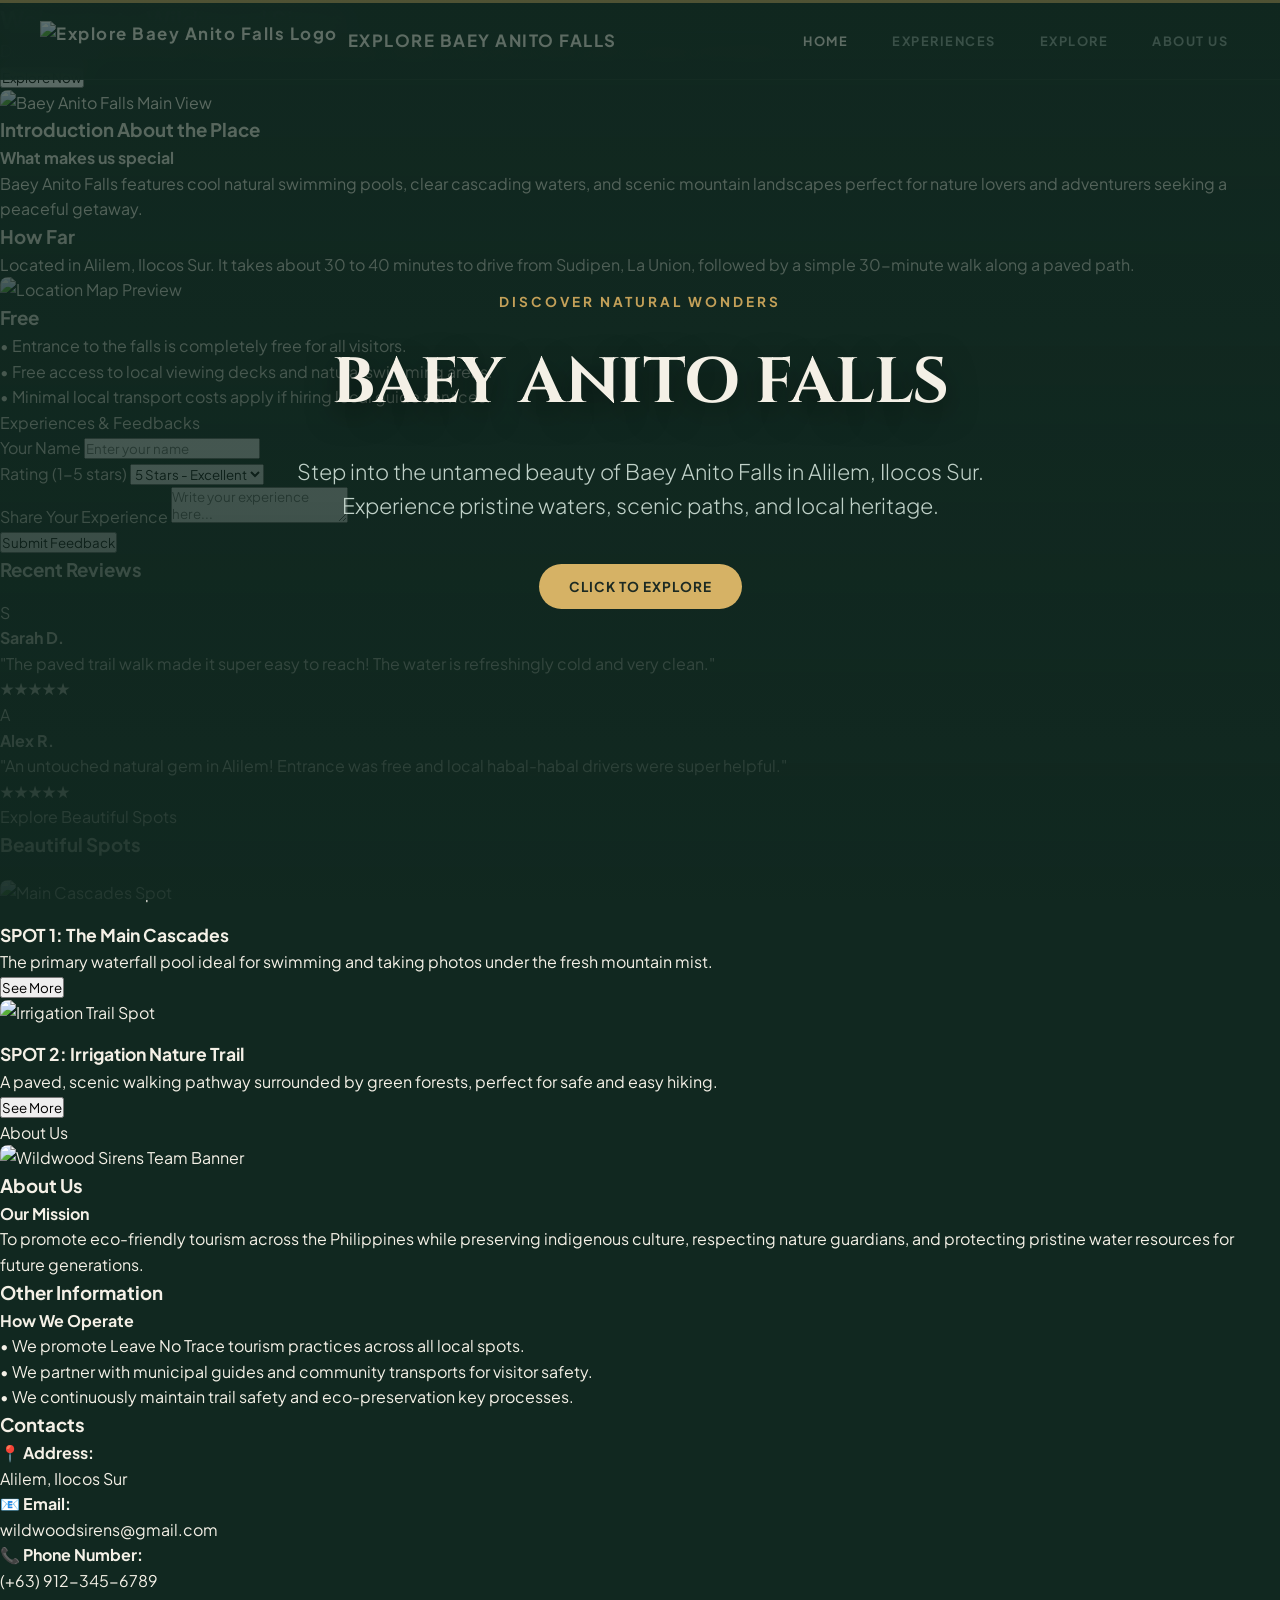
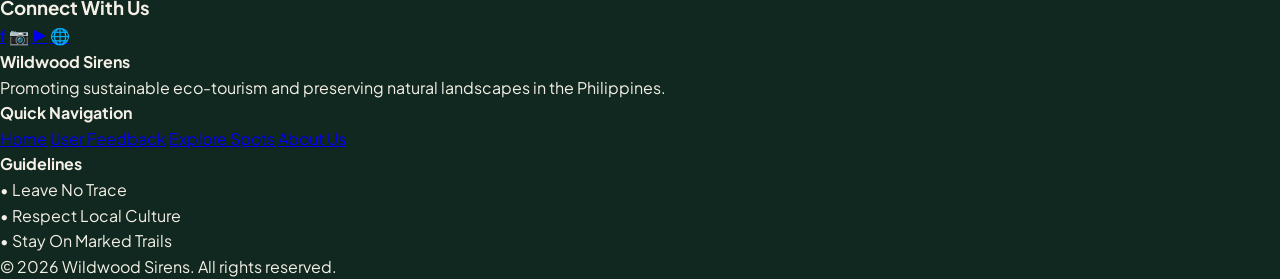
==== commit 8882af60: "Revise index.html Updated the title and content to reflect the Wildwood Sirens theme, enhancing the " ====
--- a/index.html
+++ b/index.html
@@ -3,232 +3,241 @@
 <head>
     <meta charset="UTF-8">
     <meta name="viewport" content="width=device-width, initial-scale=1.0">
-    <title>Ipamana, Huwag Ipamina! | Defend Sibuyan & the Philippines</title>
+    <title>WILDWOOD SIRENS</title>
     <link rel="preconnect" href="https://fonts.googleapis.com">
     <link rel="preconnect" href="https://fonts.gstatic.com" crossorigin>
-    <link href="https://fonts.googleapis.com/css2?family=Cinzel:wght@500;700&family=Plus+Jakarta+Sans:wght@300;400;600;700&display=swap" rel="stylesheet">
+    <link href="https://fonts.googleapis.com/css2?family=Cinzel:wght@600;700;800&family=Plus+Jakarta+Sans:wght@400;500;600;700;800&display=swap" rel="stylesheet">
     <link rel="stylesheet" href="css.css">
+    <link rel="shortcut icon" href="logo.png" type="image-icon">
+
 </head>
 <body>
 
+    <!-- Top Accent Bar -->
     <div class="top-accent-bar"></div>
 
-    <!-- Fullscreen Parallax Intro Overlay -->
+    <!-- Parallax Fullscreen Cover Landing Page -->
     <div id="hero-overlay" onclick="startExperience()">
-        <span class="sub-eyebrow">PHILIPPINE MINING, THOUGHTFULLY ADVANCED</span>
-        <h1>IPAMANA, HUWAG IPAMINA!</h1>
-        <p>Protecting the Philippines from Irreversible Mining Destruction.</p>
-        <div class="cta-pill">CLICK TO EXPLORE ↘</div>
+        <div class="sub-eyebrow">Discover Natural Wonders</div>
+        <h1>BAEY ANITO FALLS</h1>
+        <p>Step into the untamed beauty of Baey Anito Falls in Alilem, Ilocos Sur. Experience pristine waters, scenic paths, and local heritage.</p>
+        <div class="cta-pill">CLICK TO EXPLORE</div>
     </div>
 
-    <!-- Navigation Header -->
-    <nav class="nav-container">
+    <!-- Fixed Navigation Header -->
+    <header class="nav-container">
         <div class="nav-content">
-            <div class="nav-logo">
-                <span class="logo-icon">⛰</span>
-                DEFEND PHILIPPINE NATURE
-            </div>
-            <div class="nav-links">
-                <button id="nav-btn-0" onclick="goToSection(0, event)">Operations</button>
-                <button id="nav-btn-1" onclick="goToSection(1, event)">7 Critical Impacts</button>
-                <button id="nav-btn-2" onclick="goToSection(2, event)">Inclusive Green Jobs</button>
-                <button id="nav-btn-3" onclick="goToSection(3, event)">Economy & Innovation</button>
-            </div>
+            <div class="nav-logo" style="display: flex; align-items: center; gap: 10px;">
+                <img src="logo.png" alt="Explore Baey Anito Falls Logo" style="height: 40px; width: auto; object-fit: contain;">
+                <span>EXPLORE BAEY ANITO FALLS</span>
+            </div>
+            <nav class="nav-links">
+                <button id="btn-home" class="active" onclick="showPage('home')">Home</button>
+                <button id="btn-experiences" onclick="showPage('experiences')">Experiences</button>
+                <button id="btn-explore" onclick="showPage('explore')">Explore</button>
+                <button id="btn-about" onclick="showPage('about')">About Us</button>
+            </nav>
         </div>
-    </nav>
-
-    <!-- Main Parallax Viewport -->
-    <div class="main-viewport" onclick="handleViewportClick(event)">
-
-        <!-- Section 1: Philippine Mining Crisis & Key Operations -->
-        <section id="issue" class="section-slide active">
-            <div class="glass-card-content">
-                <div class="section-header-badge"></div>
-                <h2 class="section-title">Mining Operations in the Philippines</h2>
-                <p class="section-lead">
-                    The Philippines is positioned at the heart of a dynamic Asia-Pacific economy, with diverse mineral endowments and a growing focus on responsible resource development. Its mining sector supports livelihoods, regional infrastructure, and international supply chains. 
-                </p>
-
-                <!-- Featured Image Showcase for Mining Operations -->
-                <div class="operations-feature-banner">
-                    <div class="feature-img-wrapper">
-                        <img src="mountain.jpg" class="ops-main-img" />
-                    </div>
-                </div>
-
-                <div class="ops-list">
-                    <div class="op-box">
-                        <div onclick="openOpModal('Sibuyan Island, Romblon', 'Unchecked mining on Sibuyan Island destroys its pristine forests, poisons rivers with heavy silt, and threatens rare species found nowhere else on Earth. For the local people, it destroys their primary source of clean drinking water and ruins their fishing and farming livelihoods.', 'mining1.jpg')">
-                            <h3>Sibuyan Island, Romblon</h3>
-                            <p><strong>Primary Mineral:</strong> Nickel</p>
-                            <p>Threatens pristine watersheds and endemic biodiversity of Mt. Guiting-Guiting.</p>
-                        </div>
-                    </div>
-                    <div class="op-box">
-                        <div onclick="openOpModal('Surigao del Norte & Dinagat', 'Extensive nickel strip mining causes severe land degradation and heavy red siltation that contaminates coastal waters. For the local people, this runoff ruins their fishing grounds and pollutes freshwater supplies, directly threatening their daily health and coastal livelihoods.', 'mining2.jpg')">
-                            <h3>Surigao del Norte & Dinagat</h3>
-                            <p><strong>Primary Mineral:</strong> Nickel Ore</p>
-                            <p>Extensive strip mining causing heavy red siltation along coastal fisheries.</p>
-                        </div>
-                    </div>
-                    <div class="op-box">
-                        <div onclick="openOpModal('Tampakan, South Cotabato', 'Massive open-pit mining operations disrupt critical agricultural watersheds and strip vast areas of native vegetation. For the local people, this endangers their vital irrigation and drinking water sources while forcing indigenous communities off their ancestral lands.', 'mining3.jpg')">
-                            <h3>Tampakan, South Cotabato</h3>
-                            <p><strong>Primary Mineral:</strong> Copper & Gold</p>
-                            <p>One of Southeast Asia's largest undeveloped sites, threatening agricultural rivers.</p>
-                        </div>
-                    </div>
-                    <div class="op-box">
-                        <div onclick="openOpModal('Benguet & Cordillera Region', 'Centuries of intensive mining have severely weakened mountain slopes and stripped natural forest cover. For the local people, this leads to frequent, deadly landslides that destroy homes and pollutes the freshwater streams relied on for mountain farming.', 'mining4.jpg')">
-                            <h3>Benguet & Cordillera Region</h3>
-                            <p><strong>Primary Mineral:</strong> Gold & Copper</p>
-                            <p>Centuries of extraction leading to severe mountain landslide vulnerabilities.</p>
-                        </div>
-                    </div>
-                </div>
-            </div>
-        </section>
-
-        <!-- Section 2: The 7 Negative Effects of Mining -->
-        <section id="impacts" class="section-slide">
-            <div class="glass-card-content">
-                <div class="section-header-badge">— WHY WE DEFEND NATURE</div>
-                <h2 class="section-title">7 Negative Effects of Unchecked Mining</h2>                
-                <div class="effects-grid">
-                    <div class="effect-card" onclick="openModal('1. Job Loss & Economic Instability', 'Mining promises rapid employment but delivers temporary bust-and-boom cycles. Once reserves are drained, operations shut down, leaving communities without livelihood skills, stranded in poisoned landscapes with zero agricultural viability. Stopping mining enables permanent, sustainable local jobs.')">
-                        <h3>⚠️ 1. Job Loss</h3>
-                        <p>Temporary booms lead to permanent economic crashes once minerals run dry.</p>
-                    </div>
-
-                    <div class="effect-card" onclick="openModal('2. Habitat Loss & Species Extinction', 'Stripping forests destroys endemic flora and fauna unique to the Philippines. Animals lose feeding and breeding grounds, driving irreplaceable species to extinction. Preserving intact habitats safeguards natural ecological balances.')">
-                        <h3>🐾 2. Habitat Loss</h3>
-                        <p>Endemic wildlife species are permanently displaced and pushed toward extinction.</p>
-                    </div>
-
-                    <div class="effect-card" onclick="openModal('3. Toxic Water Pollution', 'Heavy metal runoff, tailing pond leaks, and acid mine drainage poison rivers, tap water, and marine reefs. This destroys fishing industries and spreads toxic diseases. Stopping extraction keeps life-sustaining watersheds clean.')">
-                        <h3>💧 3. Water Pollution</h3>
-                        <p>Toxic runoffs poison drinking watersheds and ruin coastal fishing grounds.</p>
-                    </div>
-
-                    <div class="effect-card" onclick="openModal('4. Air Pollution & Respiratory Risks', 'Dust particles containing heavy metals contaminate air quality across surrounding towns, leading to chronic respiratory illnesses among locals. Halting mining protects community public health.')">
-                        <h3>💨 4. Air Pollution</h3>
-                        <p>Heavy mineral dust causes widespread lung diseases in nearby communities.</p>
-                    </div>
-
-                    <div class="effect-card" onclick="openModal('5. Severe Soil Erosion & Landslides', 'Removing protective tree canopies weakens mountain slopes. Rainy seasons trigger fatal flash floods and mudslides that wipe out downstream villages and agricultural farmlands.')">
-                        <h3>⛰️ 5. Soil Erosion & Landslides</h3>
-                        <p>Stripped mountain slopes crumble into fatal mudslides during typhoons.</p>
-                    </div>
-
-                    <div class="effect-card" onclick="openModal('6. Massive Forest Loss', 'Clearing ancient forests eliminates critical carbon sinks needed to combat climate change, increasing global warming and localized heatwaves. Forests must be left intact for climate protection.')">
-                        <h3>🌲 6. Forest Loss</h3>
-                        <p>Deforestation destroys natural carbon sinks and triggers severe climate shifts.</p>
-                    </div>
-
-                    <div class="effect-card" onclick="openModal('7. Permanent Loss of Natural Resources', 'Minerals are non-renewable. Once extracted, they are exported for short-term corporate profit, forever depleting the nation\'s natural inheritance while leaving behind unlivable craters.')">
-                        <h3>🚫 7. Loss of Natural Resources</h3>
-                        <p>Irreplaceable natural wealth is extracted for short-term foreign export profit.</p>
-                    </div>
-                </div>
-            </div>
-        </section>
-
-        <!-- Section 3: Inclusive Green Work Alternatives -->
-        <section id="alternatives" class="section-slide">
-            <div class="glass-card-content">
-                <h2 class="section-title">Inclusive Green Jobs & Industry Transition</h2>
-                <p class="section-lead">
-                    A green transition supports everyone—offering accessible livelihoods for miners without formal schooling or degrees, while transforming mining companies into restoration enterprises.
-                </p>
-
-                <div class="jobs-grid">
-                    <div class="job-card">
-                        <span class="badge-tag">FOR MINERS </span>
-                        <h3>Reforestation & Seed Nursery Specialist</h3>
-                        <p>Miners possess unmatched physical stamina and field terrain knowledge. They can be employed directly in native tree seed propagation, mountain soil stabilization, and ecosystem restoration.</p>
-                    </div>
-
-                    <div class="job-card">
-                        <span class="badge-tag">FOR MINERS</span>
-                        <h3>Eco-Ranger & Forest Protection Patrol</h3>
-                        <p>Former miners can transition into paid community forest guards (Bantay Gubat) and marine wardens (Bantay Dagat) to protect protected watersheds against illegal activity.</p>
-                    </div>
-
-                    <div class="job-card">
-                        <span class="badge-tag">FOR OPERATORS</span>
-                        <h3>Eco-Restoration Equipment Operators</h3>
-                        <p>Heavy equipment operators trained on mining excavators can repurpose their skills toward building terraced slopes, land rehabilitation, and drainage engineering for eco-parks.</p>
-                    </div>
-
-                    <div class="job-card">
-                        <span class="badge-tag">FOR MINING CORPORATIONS</span>
-                        <h3>Corporate Ecological Rehabilitation Services</h3>
-                        <p>Mining entities must legally shift business models toward environmental remediation, sustainable renewable energy development, and bio-diverse agroforestry investments.</p>
-                    </div>
-                </div>
-            </div>
-        </section>
-
-        <!-- Section 4: Nature, Economy & Innovation Lessons -->
-        <section id="broadcast" class="section-slide">
-            <div class="glass-card-content">
-                <h2 class="section-title">Economic Growth & Innovation Through Nature</h2>
-                
-                <div class="lessons-box">
-                    <div class="lesson-item">
-                        <h4>1. Nature is Our Core Economic Engine</h4>
-                        <p>Protecting clean water sources allows farming, fishing, and tourism to support communities for generations, whereas a single mine can permanently destroy those lasting resources.</p>
-                    </div>
-
-                    <div class="lesson-item">
-                        <h4>2. Green Innovation & Circular Economy</h4>
-                        <p>Rather than tearing up the earth for new raw materials, real progress comes from recycling existing metals, using natural materials, and building clean energy so we don't need to mine as much.</p>
-                    </div>
-
-                    <div class="lesson-item">
-                        <h4>3. Valuing Natural Capital Over Short-Term Cash</h4>
-                        <p>Strong economies value natural benefits (clean air, protection from storms, and healthy soil) as real national wealth, because protecting nature ensures long-term financial security and stability.</p>
-                    </div>
-
-                    <div class="lesson-item">
-                        <h4>4. Integrating Nature into Economic Planning</h4>
-                        <p>Future economic policies must integrate environmental sustainability, ensuring that development projects consider long-term ecological impacts and community well-being.</p>
-                    </div>
-
-                     <div class="lesson-item">
-                        <h4>5. Nature's Wealth is Irreplaceable </h4>
-                        <p> The quick money made from selling unprocessed nickel isn't worth the permanent destruction of untouched nature that provides us with clean air, fresh water, and climate protection.</p>
-                    </div>
-
-                    <div class="lesson-item">
-                        <h4>6. Solidarity Shielding </h4>
-                        <p>Protecting nature isn't just an idea it is local people defending their community. When residents stand together to protect their land, they become the strongest defense against environmental destruction.</p>
-                    </div>
-                </div>
-            </div>
-        </section>
-
-    </div>
-
-    <!-- Step Progress Dots -->
-    <div class="step-indicator">
-        <div class="dot active" id="dot-0"></div>
-        <div class="dot" id="dot-1"></div>
-        <div class="dot" id="dot-2"></div>
-        <div class="dot" id="dot-3"></div>
-    </div>
-
-    <!-- Dynamic Modal Popup -->
-    <div class="modal-overlay" id="infoModal" onclick="closeModal()">
-        <div class="modal-box" onclick="event.stopPropagation()">
-            <button class="close-modal" onclick="closeModal()">✕</button>
-            <h3 id="modal-title" style="color: var(--gold-accent); margin-bottom: 16px; font-size: 1.5rem; font-weight: 700;"></h3>
-            <div id="modal-img-container" style="display: none; margin-bottom: 16px;">
-                <img id="modal-img" src="" alt="Operation image" style="width: 100%; height: 220px; object-fit: cover; border-radius: 12px;" />
-            </div>
-            <p id="modal-desc" style="color: #4b5563; line-height: 1.7; font-size: 1.05rem;"></p>
+    </header>
+
+    <!-- Main Content Wrapper -->
+    <main class="main-wrapper">
+        
+        <!-- PAGE 1: HOME -->
+        <section id="page-home" class="page-section active">
+            <div class="card">
+                <div class="grid-2" style="align-items: center;">
+                    <div>
+                        <h2>Welcome to Wildwood Sirens</h2>
+                        <p>Discover Baey Anito Falls, a quiet natural sanctuary in Alilem, Ilocos Sur, known as the "House of the Spirits."</p>
+                        <button class="btn-gold" onclick="showPage('explore')">Explore Now</button>
+                    </div>
+                    <div class="media-placeholder" style="height: auto;">
+                        <img src="falls.jpg" alt="Baey Anito Falls Main View" style="width: 100%; height: auto; display: block; border-radius: 8px;">
+                    </div>
+                </div>
+            </div>
+
+            <div class="card">
+                <h3>Introduction About the Place</h3>
+                <h4>What makes us special</h4>
+                <p>Baey Anito Falls features cool natural swimming pools, clear cascading waters, and scenic mountain landscapes perfect for nature lovers and adventurers seeking a peaceful getaway.</p>
+            </div>
+
+            <div class="grid-2">
+                <div class="card">
+                    <h3>How Far</h3>
+                    <p>Located in Alilem, Ilocos Sur. It takes about 30 to 40 minutes to drive from Sudipen, La Union, followed by a simple 30-minute walk along a paved path.</p>
+                    <div class="media-placeholder" style="height: auto;">
+                        <img src="https://images.unsplash.com/photo-1524661135-423995f22d0b?auto=format&fit=crop&w=800&q=80" alt="Location Map Preview" style="width: 100%; height: auto; display: block; border-radius: 8px;">
+                    </div>
+                </div>
+                <div class="card">
+                    <h3>Free</h3>
+                    <p>• Entrance to the falls is completely free for all visitors.</p>
+                    <p>• Free access to local viewing decks and natural swimming areas.</p>
+                    <p>• Minimal local transport costs apply if hiring local guide services.</p>
+                </div>
+            </div>
+        </section>
+
+        <!-- PAGE 2: EXPERIENCES -->
+        <section id="page-experiences" class="page-section">
+            <div class="section-header-title">Experiences & Feedbacks</div>
+
+            <div class="card">
+                <div class="form-group">
+                    <label>Your Name</label>
+                    <input type="text" class="form-control" placeholder="Enter your name">
+                </div>
+
+                <div class="form-group">
+                    <label>Rating (1-5 stars)</label>
+                    <select class="form-control">
+                        <option>5 Stars - Excellent</option>
+                        <option>4 Stars - Good</option>
+                        <option>3 Stars - Average</option>
+                        <option>2 Stars - Fair</option>
+                        <option>1 Star - Poor</option>
+                    </select>
+                </div>
+
+                <div class="form-group">
+                    <label>Share Your Experience</label>
+                    <textarea class="form-control" placeholder="Write your experience here..."></textarea>
+                </div>
+
+                <button class="btn-gold">Submit Feedback</button>
+            </div>
+
+            <div class="card">
+                <h3>Recent Reviews</h3>
+                <div class="grid-2" style="margin-top: 15px;">
+                    <div class="review-card">
+                        <div class="review-author">
+                            <div class="avatar">S</div>
+                            <strong>Sarah D.</strong>
+                        </div>
+                        <p>"The paved trail walk made it super easy to reach! The water is refreshingly cold and very clean."</p>
+                        <div class="rating-stars">★★★★★</div>
+                    </div>
+
+                    <div class="review-card">
+                        <div class="review-author">
+                            <div class="avatar">A</div>
+                            <strong>Alex R.</strong>
+                        </div>
+                        <p>"An untouched natural gem in Alilem! Entrance was free and local habal-habal drivers were super helpful."</p>
+                        <div class="rating-stars">★★★★★</div>
+                    </div>
+                </div>
+            </div>
+        </section>
+
+        <!-- PAGE 3: EXPLORE -->
+        <section id="page-explore" class="page-section">
+            <div class="section-header-title">Explore Beautiful Spots</div>
+
+            <div class="card">
+                <h3>Beautiful Spots</h3>
+                <div class="grid-2" style="margin-top: 20px;">
+                    <!-- Spot 1 -->
+                    <div class="card" style="background-color: var(--card-inner);">
+                        <div class="media-placeholder" style="height: auto;">
+                            <img src="https://images.unsplash.com/photo-1518709268805-4e9042af9f23?auto=format&fit=crop&w=800&q=80" alt="Main Cascades Spot" style="width: 100%; height: auto; display: block; border-radius: 8px;">
+                        </div>
+                        <h3 style="font-size: 1.1rem; margin-top: 15px;">SPOT 1: The Main Cascades</h3>
+                        <p>The primary waterfall pool ideal for swimming and taking photos under the fresh mountain mist.</p>
+                        <button class="btn-gold">See More</button>
+                    </div>
+                    <!-- Spot 2 -->
+                    <div class="card" style="background-color: var(--card-inner);">
+                        <div class="media-placeholder" style="height: auto;">
+                            <img src="https://images.unsplash.com/photo-1441974231531-c6227db76b6e?auto=format&fit=crop&w=800&q=80" alt="Irrigation Trail Spot" style="width: 100%; height: auto; display: block; border-radius: 8px;">
+                        </div>
+                        <h3 style="font-size: 1.1rem; margin-top: 15px;">SPOT 2: Irrigation Nature Trail</h3>
+                        <p>A paved, scenic walking pathway surrounded by green forests, perfect for safe and easy hiking.</p>
+                        <button class="btn-gold">See More</button>
+                    </div>
+                </div>
+            </div>
+        </section>
+
+        <!-- PAGE 4: ABOUT US -->
+        <section id="page-about" class="page-section">
+            <div class="section-header-title">About Us</div>
+
+            <div class="card">
+                <div class="media-placeholder" style="height: auto; width: 100%;">
+                    <img src="team.png" alt="Wildwood Sirens Team Banner" style="width: 100%; height: auto; display: block; border-radius: 8px;">
+                </div>
+            </div>
+
+            <div class="grid-2">
+                <div>
+                    <div class="card">
+                        <h3>About Us</h3>
+                        <h4>Our Mission</h4>
+                        <p>To promote eco-friendly tourism across the Philippines while preserving indigenous culture, respecting nature guardians, and protecting pristine water resources for future generations.</p>
+                    </div>
+
+                    <div class="card">
+                        <h3>Other Information</h3>
+                        <h4>How We Operate</h4>
+                        <p>• We promote Leave No Trace tourism practices across all local spots.</p>
+                        <p>• We partner with municipal guides and community transports for visitor safety.</p>
+                        <p>• We continuously maintain trail safety and eco-preservation key processes.</p>
+                    </div>
+                </div>
+
+                <div>
+                    <div class="card">
+                        <h3>Contacts</h3>
+                        <p>📍 <strong>Address:</strong><br> Alilem, Ilocos Sur</p>
+                        <p>📧 <strong>Email:</strong><br>wildwoodsirens@gmail.com</p>
+                        <p>📞 <strong>Phone Number:</strong><br>(+63) 912-345-6789</p>
+                    </div>
+
+                    <div class="card">
+                        <h3>Connect With Us</h3>
+                        <div class="social-links">
+                            <a href="#" class="social-icon">f</a>
+                            <a href="#" class="social-icon">📷</a>
+                            <a href="#" class="social-icon">▶</a>
+                            <a href="#" class="social-icon">🌐</a>
+                        </div>
+                    </div>
+                </div>
+            </div>
+        </section>
+
+    </main>
+
+    <!-- Footer -->
+    <footer class="site-footer">
+        <div class="footer-content">
+            <div class="footer-col">
+                <h4>Wildwood Sirens</h4>
+                <p>Promoting sustainable eco-tourism and preserving natural landscapes in the Philippines.</p>
+            </div>
+            <div class="footer-col">
+                <h4>Quick Navigation</h4>
+                <a href="#" onclick="showPage('home')">Home</a>
+                <a href="#" onclick="showPage('experiences')">User Feedback</a>
+                <a href="#" onclick="showPage('explore')">Explore Spots</a>
+                <a href="#" onclick="showPage('about')">About Us</a>
+            </div>
+            <div class="footer-col">
+                <h4>Guidelines</h4>
+                <p>• Leave No Trace</p>
+                <p>• Respect Local Culture</p>
+                <p>• Stay On Marked Trails</p>
+            </div>
         </div>
-    </div>
+        <div class="footer-bottom">
+            <p>&copy; 2026 Wildwood Sirens. All rights reserved.</p>
+        </div>
+    </footer>
 
     <script src="script.js"></script>
 </body>
